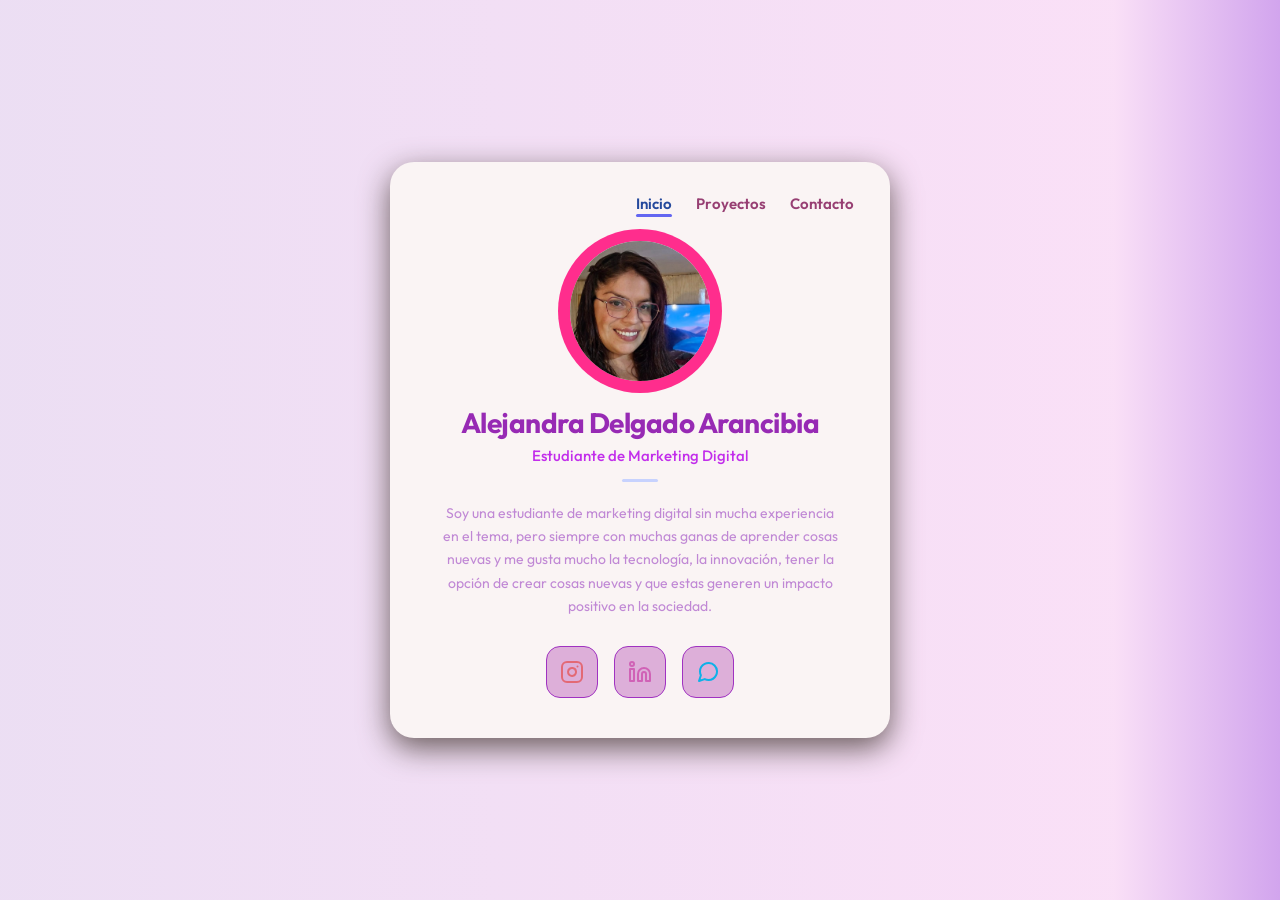
==== index.html @ ca5c1924 "botones cuadrados" ====
<!DOCTYPE html>
<html lang="es">

<head>
    <meta charset="UTF-8">
    <meta name="viewport" content="width=device-width, initial-scale=1.0">
    <meta name="description" content="Portafolio profesional de Alejandra Delgado Arancibia, estudiante de Marketing Digital apasionada por la innovación y la tecnología.">
    <title>Mi Portafolio - Alejandra Delgado</title>
    <!-- Vinculación del archivo CSS externo -->
    <link rel="stylesheet" href="css/style.css">
    <!-- Tipografía desde Google Fonts (Outfit) -->
    <link rel="preconnect" href="https://fonts.googleapis.com">
    <link rel="preconnect" href="https://fonts.gstatic.com" crossorigin>
    <link href="https://fonts.googleapis.com/css2?family=Outfit:wght@300;400;500;600;700&display=swap" rel="stylesheet">
</head>

<body>

    <!-- CONTENEDOR CENTRAL (TARJETA DE PORTAFOLIO) -->
    <main class="card">

        <!-- 1. Menú de Navegación -->
        <nav class="nav-menu" aria-label="Navegación principal">
            <a href="index.html" class="nav-link active">Inicio</a>
            <a href="proyectos.html" class="nav-link">Proyectos</a>
            <a href="contacto.html" class="nav-link">Contacto</a>
        </nav>

        <!-- 2. Encabezado de Perfil (Avatar + Nombre + Subtítulo) -->
        <header>
            <div class="avatar-container">
                <img src="img/avatar.jpeg" alt="Foto de perfil de Alejandra Delgado" class="avatar-img">
            </div>

            <div class="profile-header">
                <h1 class="profile-name">Alejandra Delgado Arancibia</h1>
                <h2 class="profile-subtitle">Estudiante de Marketing Digital</h2>
            </div>
        </header>

        <!-- 3. Línea Decorativa -->
        <div class="divider" role="separator"></div>

        <!-- 4. Descripción o Biografía -->
        <p class="profile-bio">
            Soy una estudiante de marketing digital sin mucha experiencia en el tema, pero siempre con muchas
            ganas de aprender cosas nuevas y me gusta mucho la tecnología, la innovación, tener la opción de crear
            cosas nuevas y que estas generen un impacto positivo en la sociedad.
        </p>

        <!-- 5. Botones de Redes Sociales (Iconos cuadrados) -->
        <div class="social-buttons" aria-label="Redes sociales">
            <a href="https://www.instagram.com/alejad.18/" target="_blank" rel="noopener noreferrer" class="btn-social" aria-label="Instagram" title="Instagram">
                <!-- Icono Instagram SVG -->
                <svg class="icon icon-instagram" viewBox="0 0 24 24" fill="none" stroke="currentColor" stroke-width="2"
                    stroke-linecap="round" stroke-linejoin="round">
                    <rect x="2" y="2" width="20" height="20" rx="5" ry="5"></rect>
                    <path d="M16 11.37A4 4 0 1 1 12.63 8 4 4 0 0 1 16 11.37z"></path>
                    <line x1="17.5" y1="6.5" x2="17.51" y2="6.5"></line>
                </svg>
            </a>

            <a href="https://www.linkedin.com/feed/" target="_blank" rel="noopener noreferrer" class="btn-social" aria-label="LinkedIn" title="LinkedIn">
                <!-- Icono LinkedIn SVG -->
                <svg class="icon icon-linkedin" viewBox="0 0 24 24" fill="none" stroke="currentColor" stroke-width="2"
                    stroke-linecap="round" stroke-linejoin="round">
                    <path d="M16 8a6 6 0 0 1 6 6v7h-4v-7a2 2 0 0 0-2-2 2 2 0 0 0-2 2v7h-4v-7a6 6 0 0 1 6-6z"></path>
                    <rect x="2" y="9" width="4" height="12"></rect>
                    <circle cx="4" cy="4" r="2"></circle>
                </svg>
            </a>

            <a href="https://wa.me/" target="_blank" rel="noopener noreferrer" class="btn-social" aria-label="WhatsApp" title="WhatsApp">
                <!-- Icono WhatsApp SVG -->
                <svg class="icon icon-whatsapp" viewBox="0 0 24 24" fill="none" stroke="currentColor" stroke-width="2"
                    stroke-linecap="round" stroke-linejoin="round">
                    <path
                        d="M21 11.5a8.38 8.38 0 0 1-.9 3.8 8.5 8.5 0 0 1-7.6 4.7 8.38 8.38 0 0 1-3.8-.9L3 21l1.9-5.7a8.38 8.38 0 0 1-.9-3.8 8.5 8.5 0 0 1 4.7-7.6 8.38 8.38 0 0 1 3.8-.9h.5a8.48 8.48 0 0 1 8 8v.5z">
                    </path>
                </svg>
            </a>
        </div>

    </main>

</body>

</html>
---- css/style.css ----
/* ==========================================================================
   PORTAFOLIO PERSONAL - ALEJANDRA DELGADO
   
   ========================================================================== */

/* --------------------------------------------------------------------------
   1. RESET Y BASE GENERAL
   -------------------------------------------------------------------------- */
* {
    margin: 0;
    padding: 0;
    box-sizing: border-box;
}

body {
    font-family: 'Outfit', sans-serif;
    background: #d9bee8;
    background: linear-gradient(90deg, rgba(217, 190, 232, 0.5) 0%, rgba(242, 179, 235, 0.41) 87%, rgba(182, 109, 227, 0.62) 100%);
    /* Color de fondo suave de la pantalla (Gris azulado) */
    color: #1a202c;
    min-height: 100vh;
    display: flex;
    justify-content: center;
    align-items: center;
    padding: 20px;
}

/* --------------------------------------------------------------------------
   2. CONTENEDOR TARJETA (CARD)
   -------------------------------------------------------------------------- */
.card {
    background-color: #faf4f4;
    /* Fondo rosa de la tarjeta */
    width: 100%;
    max-width: 500px;
    /* Ancho máximo acorde a la imagen de muestra */
    border-radius: 24px;
    /* Bordes bastante redondeados */
    padding: 32px 36px 40px 36px;
    box-shadow: 0 10px 30px rgba(99, 86, 86, 0.957);
    /* Sombra muy elegante y suave */
    text-align: center;
}

/* --------------------------------------------------------------------------
   3. MENÚ DE NAVEGACIÓN SUPERIOR
   -------------------------------------------------------------------------- */
.nav-menu {
    display: flex;
    justify-content: flex-end;
    /* Alinea el menú a la derecha */
    gap: 24px;
    /* Espacio entre las opciones */
    margin-bottom: 24px;
}

.nav-link {
    text-decoration: none;
    color: #7b0b4ec7;
    /* Color de texto secundario para opciones no activas */
    font-size: 15px;
    font-weight: 600;
    position: relative;
    padding-bottom: 4px;
    transition: color 0.2s ease;
}

.nav-link:hover {
    color: #7d32ac;
}

/* Opción activa (Inicio) con su barrita morada debajo */
.nav-link.active {
    color: #25499c;
}

.nav-link.active::after {
    content: '';
    position: absolute;
    bottom: 0;
    left: 0;
    width: 100%;
    height: 3px;
    background-color: #6366f1;
    /* Color azul/morado de la barrita inferior */
    border-radius: 2px;
}

/* --------------------------------------------------------------------------
   4. FOTO DE PERFIL (AVATAR CIRCULAR CON ANILLO DE COLOR)
   -------------------------------------------------------------------------- */
.avatar-container {
    width: 140px;
    height: 140px;
    margin: 0 auto 24px auto;
    /* Centrado con margen inferior */
    border-radius: 50%;
    box-shadow: 0 0 0 12px #ff2d8d;
    /* Anillo/Aro de luz rosado llamativo alrededor de la foto */
    overflow: hidden;
}

.avatar-img {
    width: 100%;
    height: 100%;
    object-fit: cover;
    /* Ajusta la foto sin deformarla */
}

/* --------------------------------------------------------------------------
   5. NOMBRES Y TEXTOS (TIPOGRAFÍAS Y COLORES DIFERENCIADOS)
   -------------------------------------------------------------------------- */
.profile-header {
    margin-bottom: 14px;
}

/* Encabezado especial para la página de Contacto con imagen al lado */
.contact-header-container {
    display: flex;
    align-items: center;
    justify-content: center;
    gap: 16px;
    margin-bottom: 14px;
}

.contact-header-text {
    text-align: left;
}

.contact-header-img {
    width: 55px;
    height: 55px;
    object-fit: contain;
    flex-shrink: 0;
    animation: float 3s ease-in-out infinite;
}

@keyframes float {

    0%,
    100% {
        transform: translateY(0);
    }

    50% {
        transform: translateY(-5px);
    }
}

/* Nombre principal: Color oscuro y destacado (#0f172a) */
.profile-name {
    font-size: 28px;
    font-weight: 700;
    color: #8506a8d9;
    /* Azul marino muy oscuro, diferente al párrafo */
    letter-spacing: -0.5px;
    margin-bottom: 6px;
}

/* Subtítulo de profesión: Color gris azulado tenue (#64748b) */
.profile-subtitle {
    font-size: 15px;
    font-weight: 500;
    color: #c22eeb;
}

/* Línea decorativa pequeña debajo del subtítulo */
.divider {
    width: 36px;
    height: 3px;
    background-color: #c7d2fe;
    /* Color lila/azul suave */
    border-radius: 3px;
    margin: 0 auto 20px auto;
}

/* Párrafo / Biografía: Color gris intermedio (#475569) */
.profile-bio {
    font-size: 14px;
    line-height: 1.65;
    color: #8315b57b;
    /* Gris suave legible, distinto del título */
    max-width: 400px;
    margin: 0 auto 28px auto;
}

/* --------------------------------------------------------------------------
   6. BOTONES PARA LOS ENLACES (REDES SOCIALES CUADRADOS CON ICONO)
   -------------------------------------------------------------------------- */
.social-buttons {
    display: flex;
    flex-direction: row;
    justify-content: center;
    align-items: center;
    gap: 16px;
    max-width: 300px;
    margin: 0 auto;
    width: 100%;
}

.btn-social {
    display: flex;
    align-items: center;
    justify-content: center;
    width: 52px;
    height: 52px;
    background-color: #ddafd9;
    border: 1.5px solid #a032c1;
    /* Borde de color suave y esquinas redondeadas tipo redondo moderno */
    border-radius: 14px;
    text-decoration: none;
    color: #1e293b;
    transition: all 0.25s cubic-bezier(0.4, 0, 0.2, 1);
}

/* Efecto al pasar el mouse por encima del botón */
.btn-social:hover {
    border-color: #41418f;
    background-color: #ffffff;
    box-shadow: 0 6px 16px rgba(160, 50, 193, 0.25);
    transform: translateY(-3px) scale(1.05);
}

/* Estilos de los iconos dentro de los botones */
.icon {
    width: 24px;
    height: 24px;
}

.icon-instagram {
    color: #e64d4db6;
    /* Color morado característico de Instagram */
}

.icon-linkedin {
    color: hsl(314, 54%, 60%);
    /* Color azul oficial de LinkedIn */
}

.icon-whatsapp {
    color: #0db1e8;
    /* Color verde oficial de WhatsApp */
}

/* --------------------------------------------------------------------------
   7. SECCIÓN DE PROYECTOS Y FORMULARIO DE CONTACTO
   -------------------------------------------------------------------------- */
.projects-grid {
    display: flex;
    flex-direction: column;
    gap: 16px;
    margin-top: 20px;
    text-align: left;
}

.project-item {
    background-color: #ffffff;
    border: 1.5px solid #c7d2fe;
    border-radius: 16px;
    padding: 16px;
    transition: transform 0.2s ease, box-shadow 0.2s ease;
}

.project-item:hover {
    transform: translateY(-2px);
    box-shadow: 0 4px 12px rgba(0, 0, 0, 0.05);
}

.project-img {
    width: 100%;
    height: 140px;
    object-fit: cover;
    border-radius: 10px;
    margin-bottom: 12px;
    background-color: #f1f5f9;
}

.project-title {
    font-size: 17px;
    font-weight: 700;
    color: #0f172a;
    margin-bottom: 6px;
}

.project-desc {
    font-size: 13px;
    color: #475569;
    line-height: 1.5;
    margin-bottom: 10px;
}

.btn-project {
    display: inline-block;
    padding: 8px 16px;
    background-color: #6366f1;
    color: #ffffff;
    text-decoration: none;
    font-size: 13px;
    font-weight: 600;
    border-radius: 8px;
    transition: background-color 0.2s ease;
}

.btn-project:hover {
    background-color: #4f46e5;
}

/* Formulario de Contacto */
.contact-form {
    display: flex;
    flex-direction: column;
    gap: 14px;
    margin-top: 20px;
    text-align: left;
}

.form-group {
    display: flex;
    flex-direction: column;
    gap: 6px;
}

.form-label {
    font-size: 13px;
    font-weight: 600;
    color: #1e293b;
}

.form-input,
.form-textarea {
    width: 100%;
    padding: 10px 14px;
    border: 1.5px solid #c7d2fe;
    border-radius: 10px;
    font-family: inherit;
    font-size: 14px;
    outline: none;
    transition: border-color 0.2s ease;
}

.form-input:focus,
.form-textarea:focus {
    border-color: #6366f1;
}

.form-textarea {
    resize: vertical;
    min-height: 90px;
}

.btn-submit {
    background-color: #0f172a;
    color: #ffffff;
    border: none;
    border-radius: 10px;
    padding: 12px;
    font-size: 14px;
    font-weight: 600;
    cursor: pointer;
    transition: background-color 0.2s ease;
}

.btn-submit:hover {
    background-color: #6366f1;
}

.contact-direct {
    margin-top: 24px;
    padding-top: 20px;
    border-top: 1px dashed #c7d2fe;
}

.contact-or-text {
    font-size: 13px;
    color: #475569;
    margin-bottom: 14px;
    font-weight: 500;
}
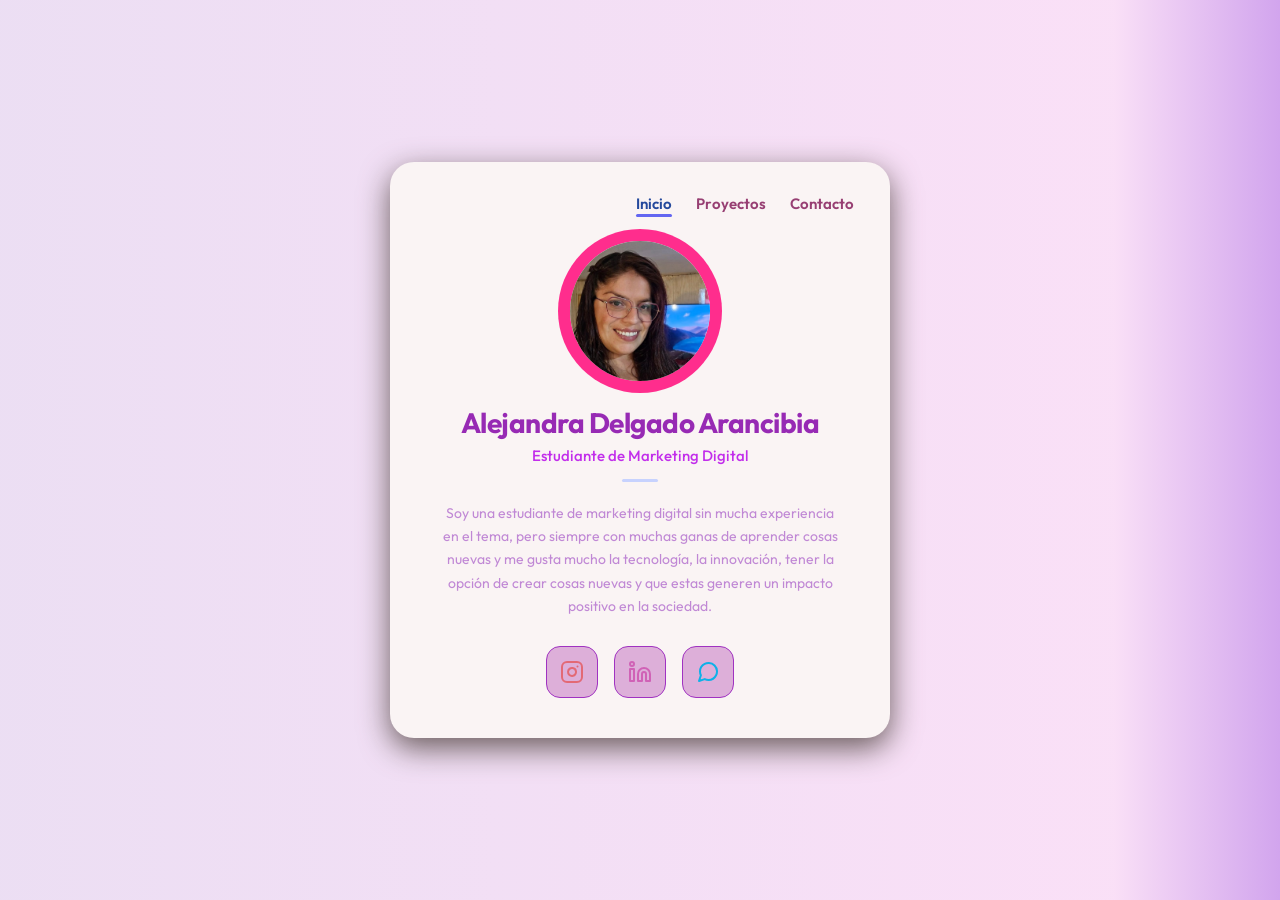
==== commit 479428fc: "3era parte" ====
--- a/index.html
+++ b/index.html
@@ -4,14 +4,16 @@
 <head>
     <meta charset="UTF-8">
     <meta name="viewport" content="width=device-width, initial-scale=1.0">
-    <meta name="description" content="Portafolio profesional de Alejandra Delgado Arancibia, estudiante de Marketing Digital apasionada por la innovación y la tecnología.">
-    <title>Mi Portafolio - Alejandra Delgado</title>
+    <meta name="description"
+        content="Portafolio profesional de Alejandra Delgado Arancibia, estudiante de Marketing Digital apasionada por la innovación y la tecnología.">
+    <title>Mi Portafolio - Alejandra Delgado data-aos"fade-right"data-aos-delay="400"</title>
     <!-- Vinculación del archivo CSS externo -->
     <link rel="stylesheet" href="css/style.css">
     <!-- Tipografía desde Google Fonts (Outfit) -->
     <link rel="preconnect" href="https://fonts.googleapis.com">
     <link rel="preconnect" href="https://fonts.gstatic.com" crossorigin>
     <link href="https://fonts.googleapis.com/css2?family=Outfit:wght@300;400;500;600;700&display=swap" rel="stylesheet">
+    <link rel="stylesheet" href="https://unpkg.com/aos@next/dist/aos.css" />
 </head>
 
 <body>
@@ -28,12 +30,12 @@
 
         <!-- 2. Encabezado de Perfil (Avatar + Nombre + Subtítulo) -->
         <header>
-            <div class="avatar-container">
+            <div class="avatar-container" data-aos="fade-up" data-aos-delay="400">
                 <img src="img/avatar.jpeg" alt="Foto de perfil de Alejandra Delgado" class="avatar-img">
             </div>
 
             <div class="profile-header">
-                <h1 class="profile-name">Alejandra Delgado Arancibia</h1>
+                <h1 class="profile-name" data-aos="fade-up" data-aos-delay="500">Alejandra Delgado Arancibia</h1>
                 <h2 class="profile-subtitle">Estudiante de Marketing Digital</h2>
             </div>
         </header>
@@ -50,7 +52,8 @@
 
         <!-- 5. Botones de Redes Sociales (Iconos cuadrados) -->
         <div class="social-buttons" aria-label="Redes sociales">
-            <a href="https://www.instagram.com/alejad.18/" target="_blank" rel="noopener noreferrer" class="btn-social" aria-label="Instagram" title="Instagram">
+            <a href="https://www.instagram.com/alejad.18/" target="_blank" rel="noopener noreferrer" class="btn-social"
+                aria-label="Instagram" title="Instagram">
                 <!-- Icono Instagram SVG -->
                 <svg class="icon icon-instagram" viewBox="0 0 24 24" fill="none" stroke="currentColor" stroke-width="2"
                     stroke-linecap="round" stroke-linejoin="round">
@@ -60,7 +63,8 @@
                 </svg>
             </a>
 
-            <a href="https://www.linkedin.com/feed/" target="_blank" rel="noopener noreferrer" class="btn-social" aria-label="LinkedIn" title="LinkedIn">
+            <a href="https://www.linkedin.com/feed/" target="_blank" rel="noopener noreferrer" class="btn-social"
+                aria-label="LinkedIn" title="LinkedIn">
                 <!-- Icono LinkedIn SVG -->
                 <svg class="icon icon-linkedin" viewBox="0 0 24 24" fill="none" stroke="currentColor" stroke-width="2"
                     stroke-linecap="round" stroke-linejoin="round">
@@ -70,7 +74,8 @@
                 </svg>
             </a>
 
-            <a href="https://wa.me/" target="_blank" rel="noopener noreferrer" class="btn-social" aria-label="WhatsApp" title="WhatsApp">
+            <a href="https://wa.me/" target="_blank" rel="noopener noreferrer" class="btn-social" aria-label="WhatsApp"
+                title="WhatsApp">
                 <!-- Icono WhatsApp SVG -->
                 <svg class="icon icon-whatsapp" viewBox="0 0 24 24" fill="none" stroke="currentColor" stroke-width="2"
                     stroke-linecap="round" stroke-linejoin="round">
@@ -82,7 +87,13 @@
         </div>
 
     </main>
-
+    <script src="https://unpkg.com/aos@next/dist/aos.js"></script>
+    <script>
+        AOS.init({
+            duration: 800, /* Duración de la animación en milisegundos */
+            once: true /* La animación ocurre solo una vez al hacer scroll */
+        });
+    </script>
 </body>
 
 </html>
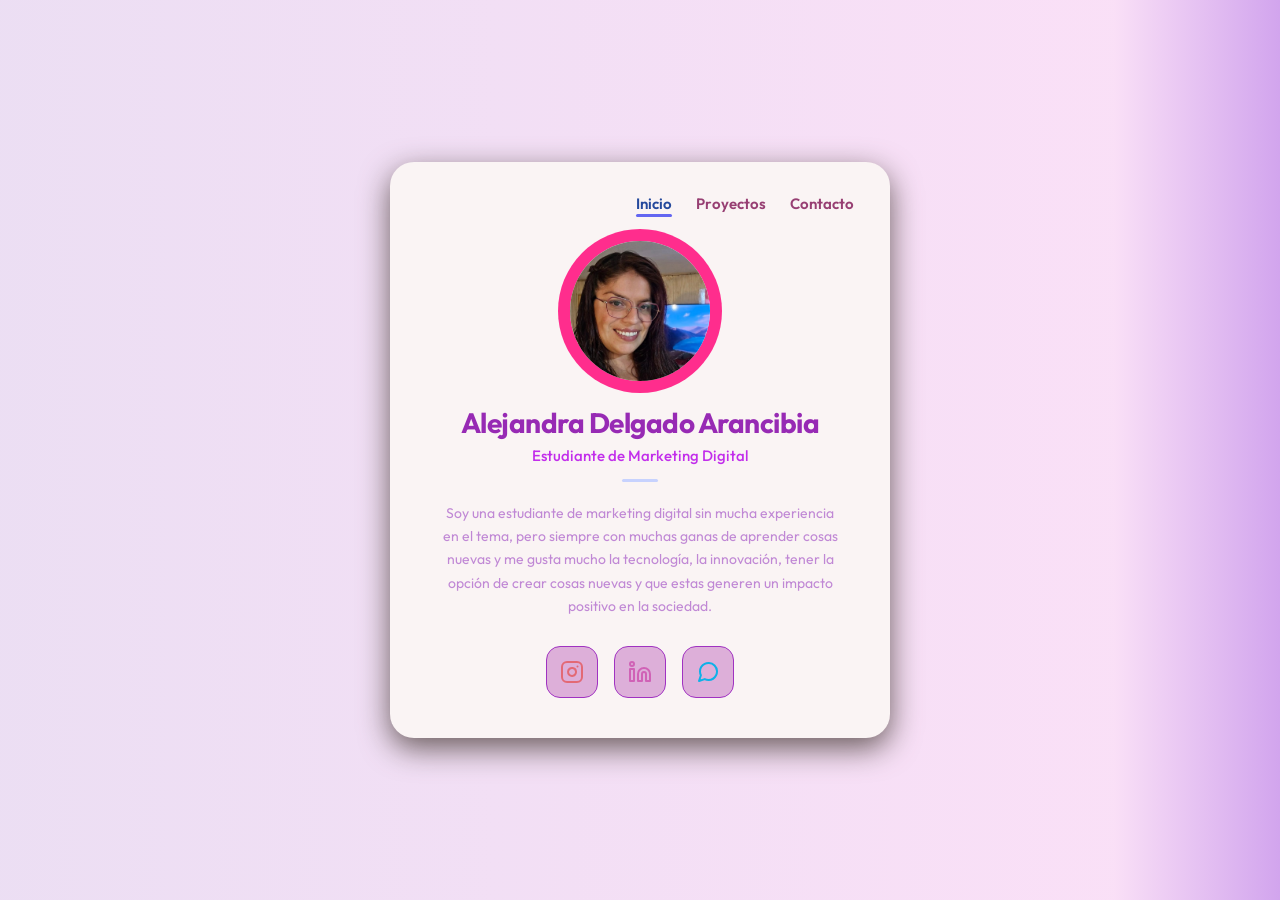
==== commit e680975a: "3era parte" ====
--- a/index.html
+++ b/index.html
@@ -44,14 +44,14 @@
         <div class="divider" role="separator"></div>
 
         <!-- 4. Descripción o Biografía -->
-        <p class="profile-bio">
+        <p class="profile-bio" data-aos="fade-up" data-aos-delay="600">
             Soy una estudiante de marketing digital sin mucha experiencia en el tema, pero siempre con muchas
             ganas de aprender cosas nuevas y me gusta mucho la tecnología, la innovación, tener la opción de crear
             cosas nuevas y que estas generen un impacto positivo en la sociedad.
         </p>
 
         <!-- 5. Botones de Redes Sociales (Iconos cuadrados) -->
-        <div class="social-buttons" aria-label="Redes sociales">
+        <div class="social-buttons" aria-label="Redes sociales" data-aos="fade-up" data-aos-delay="700">
             <a href="https://www.instagram.com/alejad.18/" target="_blank" rel="noopener noreferrer" class="btn-social"
                 aria-label="Instagram" title="Instagram">
                 <!-- Icono Instagram SVG -->
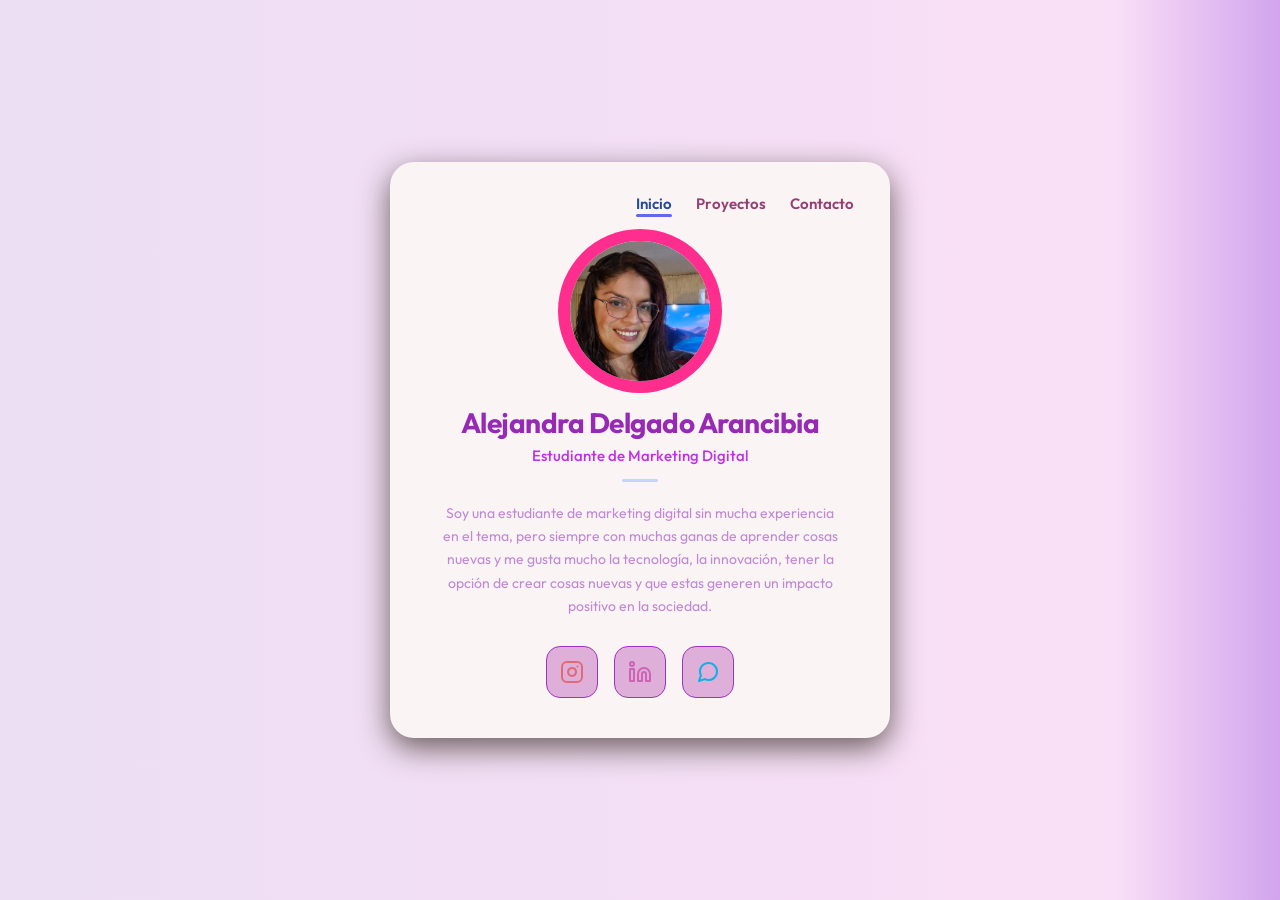
==== commit cd65d86f: "ultimos ajustes" ====
--- a/index.html
+++ b/index.html
@@ -6,7 +6,7 @@
     <meta name="viewport" content="width=device-width, initial-scale=1.0">
     <meta name="description"
         content="Portafolio profesional de Alejandra Delgado Arancibia, estudiante de Marketing Digital apasionada por la innovación y la tecnología.">
-    <title>Mi Portafolio - Alejandra Delgado data-aos"fade-right"data-aos-delay="400"</title>
+    <title>Mi Portafolio - Alejandra Delgado</title>
     <!-- Vinculación del archivo CSS externo -->
     <link rel="stylesheet" href="css/style.css">
     <!-- Tipografía desde Google Fonts (Outfit) -->
@@ -44,16 +44,17 @@
         <div class="divider" role="separator"></div>
 
         <!-- 4. Descripción o Biografía -->
-        <p class="profile-bio" data-aos="fade-up" data-aos-delay="600">
+        <p class="profile-bio" data-aos="fade-down" data-aos-delay="600">
             Soy una estudiante de marketing digital sin mucha experiencia en el tema, pero siempre con muchas
             ganas de aprender cosas nuevas y me gusta mucho la tecnología, la innovación, tener la opción de crear
             cosas nuevas y que estas generen un impacto positivo en la sociedad.
         </p>
 
         <!-- 5. Botones de Redes Sociales (Iconos cuadrados) -->
-        <div class="social-buttons" aria-label="Redes sociales" data-aos="fade-up" data-aos-delay="700">
-            <a href="https://www.instagram.com/alejad.18/" target="_blank" rel="noopener noreferrer" class="btn-social"
-                aria-label="Instagram" title="Instagram">
+        <div class="social-buttons" aria-label="Redes sociales">
+            <a href="https://www.instagram.com/alejad.18/" target="_blank" rel="noopener noreferrer"
+                class="btn-social btn-instagram" aria-label="Instagram" title="Instagram" data-aos="flip-left"
+                data-aos-delay="700">
                 <!-- Icono Instagram SVG -->
                 <svg class="icon icon-instagram" viewBox="0 0 24 24" fill="none" stroke="currentColor" stroke-width="2"
                     stroke-linecap="round" stroke-linejoin="round">
@@ -63,8 +64,9 @@
                 </svg>
             </a>
 
-            <a href="https://www.linkedin.com/feed/" target="_blank" rel="noopener noreferrer" class="btn-social"
-                aria-label="LinkedIn" title="LinkedIn">
+            <a href="https://www.linkedin.com/feed/" target="_blank" rel="noopener noreferrer"
+                class="btn-social btn-linkedin" aria-label="LinkedIn" title="LinkedIn" data-aos="flip-left"
+                data-aos-delay="800">
                 <!-- Icono LinkedIn SVG -->
                 <svg class="icon icon-linkedin" viewBox="0 0 24 24" fill="none" stroke="currentColor" stroke-width="2"
                     stroke-linecap="round" stroke-linejoin="round">
@@ -74,8 +76,8 @@
                 </svg>
             </a>
 
-            <a href="https://wa.me/" target="_blank" rel="noopener noreferrer" class="btn-social" aria-label="WhatsApp"
-                title="WhatsApp">
+            <a href="https://wa.me/" target="_blank" rel="noopener noreferrer" class="btn-social btn-whatsapp"
+                aria-label="WhatsApp" title="WhatsApp" data-aos="flip-left" data-aos-delay="900">
                 <!-- Icono WhatsApp SVG -->
                 <svg class="icon icon-whatsapp" viewBox="0 0 24 24" fill="none" stroke="currentColor" stroke-width="2"
                     stroke-linecap="round" stroke-linejoin="round">
--- a/css/style.css
+++ b/css/style.css
@@ -210,36 +210,73 @@
     border-radius: 14px;
     text-decoration: none;
     color: #1e293b;
-    transition: all 0.25s cubic-bezier(0.4, 0, 0.2, 1);
-}
-
-/* Efecto al pasar el mouse por encima del botón */
-.btn-social:hover {
-    border-color: #41418f;
-    background-color: #ffffff;
-    box-shadow: 0 6px 16px rgba(160, 50, 193, 0.25);
-    transform: translateY(-3px) scale(1.05);
+    transition: all 0.4s cubic-bezier(0.4, 0, 0.2, 1);
+}
+
+/* Efecto al pasar el mouse o tocar el botón: giro 360° sobre su eje */
+.btn-social:hover,
+.btn-social:active {
+    transform: translateY(-4px) scale(1.12) rotate(360deg);
 }
 
 /* Estilos de los iconos dentro de los botones */
 .icon {
     width: 24px;
     height: 24px;
+    transition: color 0.3s ease;
 }
 
 .icon-instagram {
     color: #e64d4db6;
-    /* Color morado característico de Instagram */
 }
 
 .icon-linkedin {
     color: hsl(314, 54%, 60%);
-    /* Color azul oficial de LinkedIn */
 }
 
 .icon-whatsapp {
     color: #0db1e8;
-    /* Color verde oficial de WhatsApp */
+}
+
+/* --- COLORES ORIGINALES DE CADA APLICACIÓN AL TOCAR / HOVER --- */
+
+/* Instagram: Gradiente oficial característico */
+.btn-social.btn-instagram:hover,
+.btn-social.btn-instagram:active {
+    background: linear-gradient(45deg, #f09433 0%, #e6683c 25%, #dc2743 50%, #cc2366 75%, #bc1888 100%);
+    border-color: transparent;
+    box-shadow: 0 8px 20px rgba(220, 39, 67, 0.4);
+}
+
+.btn-social.btn-instagram:hover .icon-instagram,
+.btn-social.btn-instagram:active .icon-instagram {
+    color: #ffffff;
+}
+
+/* LinkedIn: Azul oficial de la marca (#0A66C2) */
+.btn-social.btn-linkedin:hover,
+.btn-social.btn-linkedin:active {
+    background-color: #0A66C2;
+    border-color: #0A66C2;
+    box-shadow: 0 8px 20px rgba(10, 102, 194, 0.4);
+}
+
+.btn-social.btn-linkedin:hover .icon-linkedin,
+.btn-social.btn-linkedin:active .icon-linkedin {
+    color: #ffffff;
+}
+
+/* WhatsApp: Verde oficial de la marca (#25D366) */
+.btn-social.btn-whatsapp:hover,
+.btn-social.btn-whatsapp:active {
+    background-color: #25D366;
+    border-color: #25D366;
+    box-shadow: 0 8px 20px rgba(37, 211, 102, 0.4);
+}
+
+.btn-social.btn-whatsapp:hover .icon-whatsapp,
+.btn-social.btn-whatsapp:active .icon-whatsapp {
+    color: #ffffff;
 }
 
 /* --------------------------------------------------------------------------
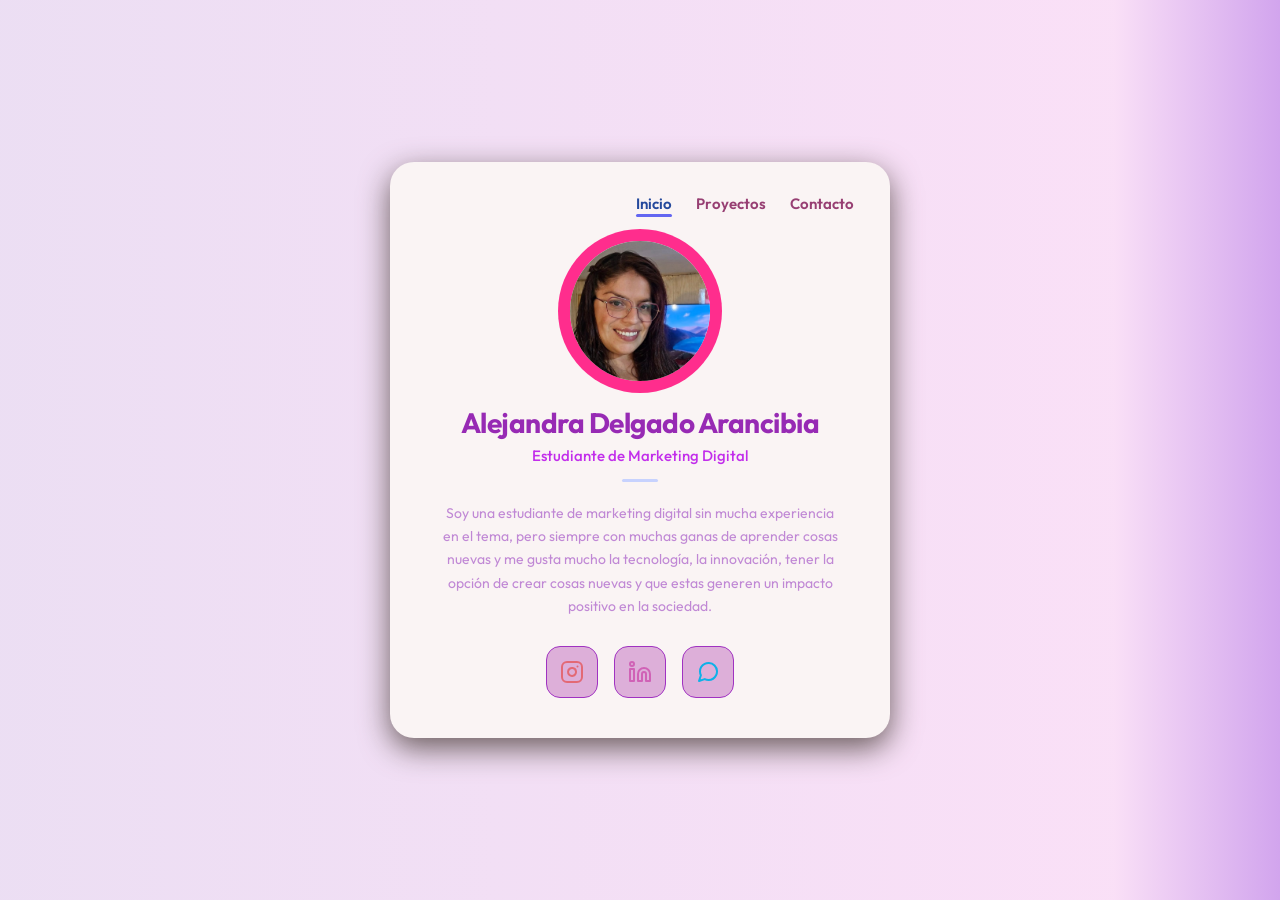
==== commit aed6f341: "ultimos ajustes" ====
--- a/index.html
+++ b/index.html
@@ -51,10 +51,9 @@
         </p>
 
         <!-- 5. Botones de Redes Sociales (Iconos cuadrados) -->
-        <div class="social-buttons" aria-label="Redes sociales">
+        <div class="social-buttons" aria-label="Redes sociales" data-aos="fade-up">
             <a href="https://www.instagram.com/alejad.18/" target="_blank" rel="noopener noreferrer"
-                class="btn-social btn-instagram" aria-label="Instagram" title="Instagram" data-aos="flip-left"
-                data-aos-delay="700">
+                class="btn-social btn-instagram" aria-label="Instagram" title="Instagram">
                 <!-- Icono Instagram SVG -->
                 <svg class="icon icon-instagram" viewBox="0 0 24 24" fill="none" stroke="currentColor" stroke-width="2"
                     stroke-linecap="round" stroke-linejoin="round">
@@ -65,8 +64,7 @@
             </a>
 
             <a href="https://www.linkedin.com/feed/" target="_blank" rel="noopener noreferrer"
-                class="btn-social btn-linkedin" aria-label="LinkedIn" title="LinkedIn" data-aos="flip-left"
-                data-aos-delay="800">
+                class="btn-social btn-linkedin" aria-label="LinkedIn" title="LinkedIn">
                 <!-- Icono LinkedIn SVG -->
                 <svg class="icon icon-linkedin" viewBox="0 0 24 24" fill="none" stroke="currentColor" stroke-width="2"
                     stroke-linecap="round" stroke-linejoin="round">
@@ -77,7 +75,7 @@
             </a>
 
             <a href="https://wa.me/" target="_blank" rel="noopener noreferrer" class="btn-social btn-whatsapp"
-                aria-label="WhatsApp" title="WhatsApp" data-aos="flip-left" data-aos-delay="900">
+                aria-label="WhatsApp" title="WhatsApp">
                 <!-- Icono WhatsApp SVG -->
                 <svg class="icon icon-whatsapp" viewBox="0 0 24 24" fill="none" stroke="currentColor" stroke-width="2"
                     stroke-linecap="round" stroke-linejoin="round">
--- a/css/style.css
+++ b/css/style.css
@@ -98,6 +98,12 @@
     box-shadow: 0 0 0 12px #ff2d8d;
     /* Anillo/Aro de luz rosado llamativo alrededor de la foto */
     overflow: hidden;
+    transition: transform 0.6s cubic-bezier(0.4, 0, 0.2, 1);
+    cursor: pointer;
+}
+
+.avatar-container:hover {
+    transform: rotate(360deg) scale(1.05);
 }
 
 .avatar-img {
@@ -133,6 +139,12 @@
     object-fit: contain;
     flex-shrink: 0;
     animation: float 3s ease-in-out infinite;
+    transition: transform 0.6s cubic-bezier(0.4, 0, 0.2, 1);
+    cursor: pointer;
+}
+
+.contact-header-img:hover {
+    transform: rotate(360deg) scale(1.2);
 }
 
 @keyframes float {
@@ -394,11 +406,14 @@
     font-size: 14px;
     font-weight: 600;
     cursor: pointer;
-    transition: background-color 0.2s ease;
-}
-
-.btn-submit:hover {
+    transition: all 0.5s cubic-bezier(0.4, 0, 0.2, 1);
+}
+
+.btn-submit:hover,
+.btn-submit:active {
     background-color: #6366f1;
+    transform: translateY(-2px) rotate(360deg) scale(1.03);
+    box-shadow: 0 8px 20px rgba(99, 102, 241, 0.4);
 }
 
 .contact-direct {
